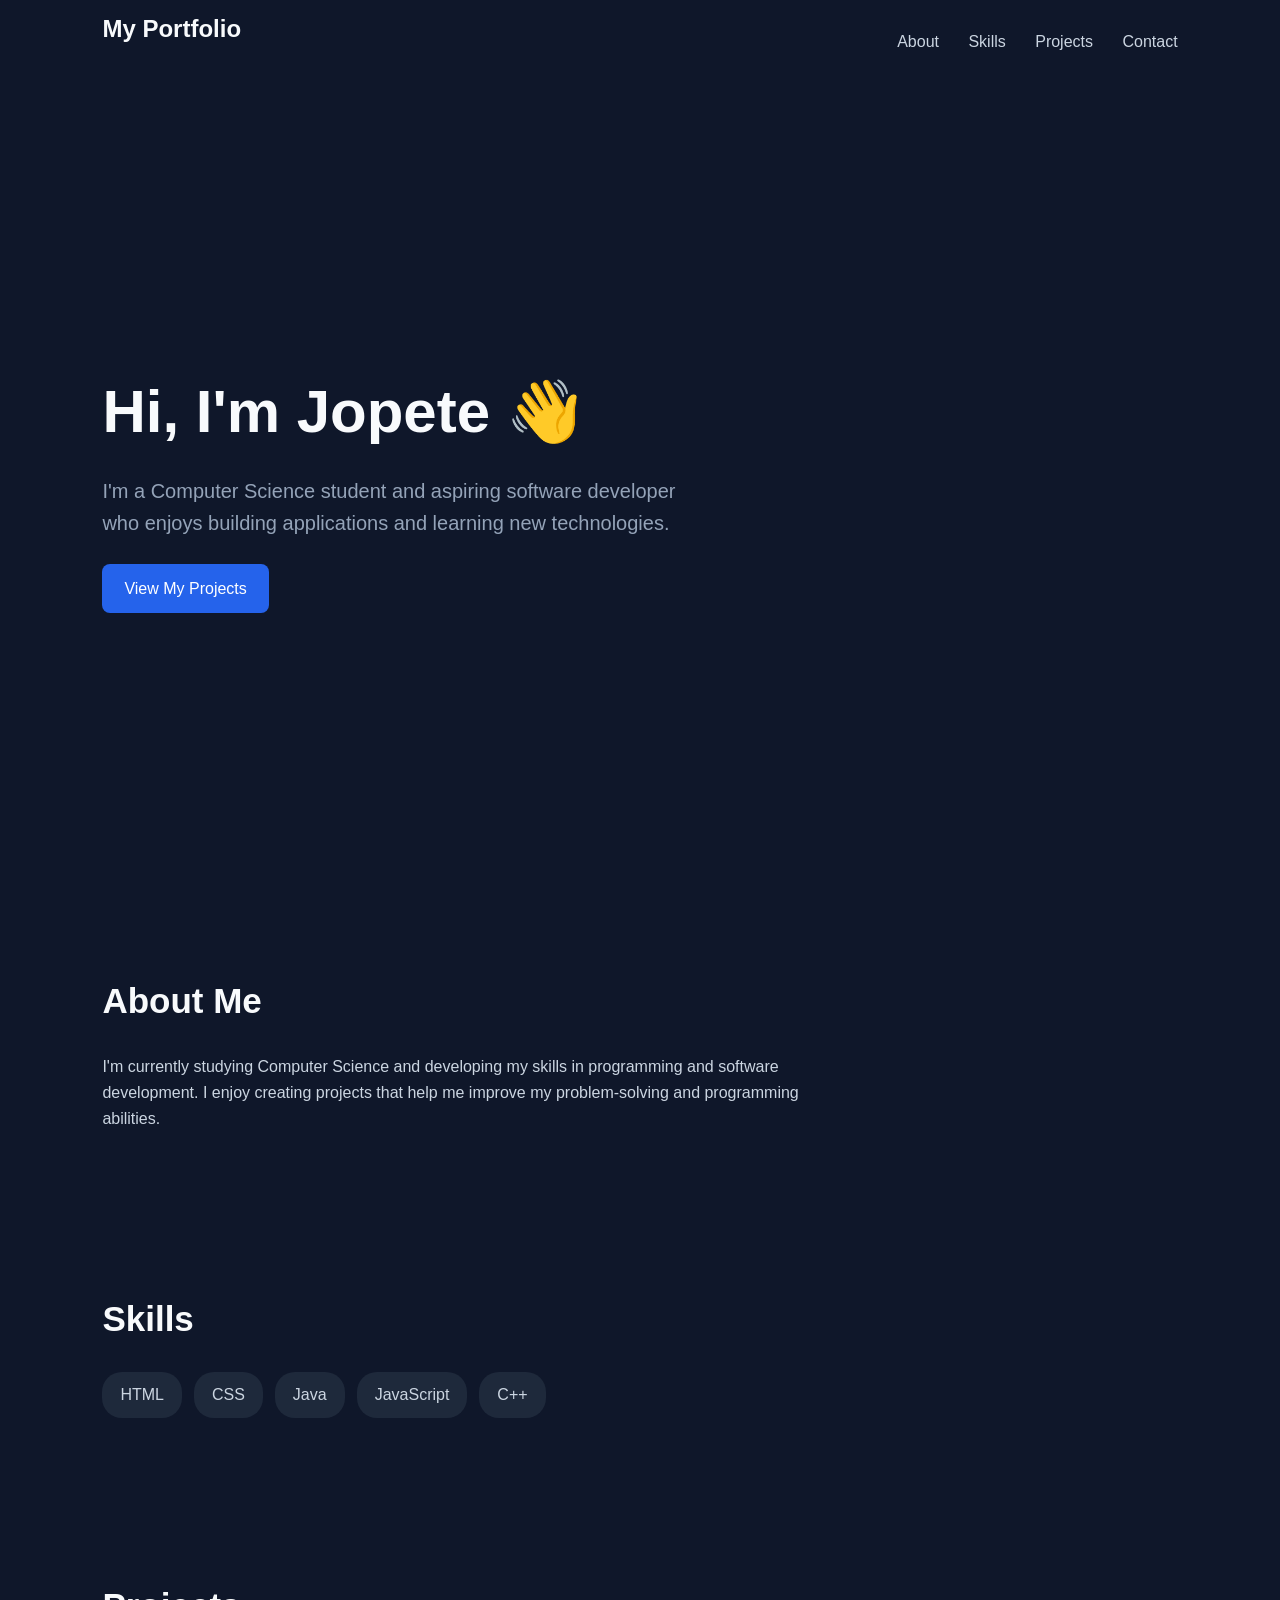
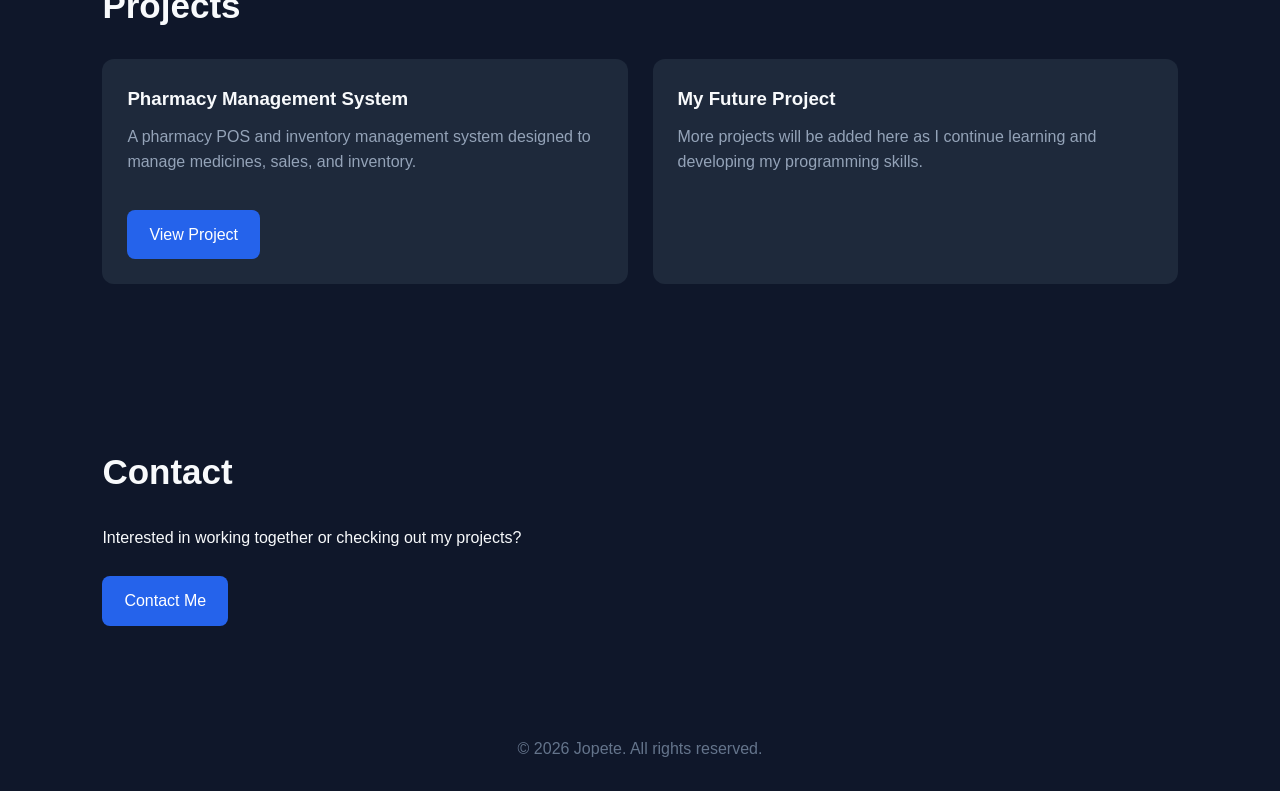
==== index.html @ a061b53d "Update index.html" ====
<!DOCTYPE html>
<html lang="en">

<head>
    <meta charset="UTF-8">
    <meta name="viewport" content="width=device-width, initial-scale=1.0">

    <title>Jopete | Portfolio</title>

    <link rel="stylesheet" href="style.css">
</head>

<body>

    <nav>
        <h2>My Portfolio</h2>

        <div>
            <a href="#about">About</a>
            <a href="#skills">Skills</a>
            <a href="#projects">Projects</a>
            <a href="#contact">Contact</a>
        </div>
    </nav>


    <section class="hero">

        <h1>Hi, I'm Jopete 👋</h1>

        <p>
            I'm a Computer Science student and aspiring
            software developer who enjoys building applications
            and learning new technologies.
        </p>

        <div>
            <a href="#projects" class="button">View My Projects</a>
        </div>

    </section>


    <section id="about" class="about">

        <h2>About Me</h2>

        <p>
            I'm currently studying Computer Science and developing
            my skills in programming and software development.
            I enjoy creating projects that help me improve my
            problem-solving and programming abilities.
        </p>

    </section>


    <section id="skills">

        <h2>Skills</h2>

        <div class="skills">

            <span class="skill">HTML</span>
            <span class="skill">CSS</span>
            <span class="skill">Java</span>
            <span class="skill">JavaScript</span>
            <span class="skill">C++</span>


        </div>

    </section>


    <section id="projects">

        <h2>Projects</h2>

        <div class="projects">

            <div class="project">

                <h3>Pharmacy Management System</h3>

                <p>
                    A pharmacy POS and inventory management system
                    designed to manage medicines, sales, and inventory.
                </p>

                <a href="#" class="button">View Project</a>

            </div>


            <div class="project">

                <h3>My Future Project</h3>

                <p>
                    More projects will be added here as I continue
                    learning and developing my programming skills.
                </p>

            </div>

        </div>

    </section>


    <section id="contact">

        <h2>Contact</h2>

        <p>
            Interested in working together or checking out my projects?
        </p>

        <a href="facebook.com/Jopsssssssssss/" class="button">
            Contact Me
        </a>

    </section>


    <footer>

        <p>© 2026 Jopete. All rights reserved.</p>

    </footer>

</body>
</html>
---- style.css ----
* {
    margin: 0;
    padding: 0;
    box-sizing: border-box;
}

html {
    scroll-behavior: smooth;
}

body {
    font-family: Arial, sans-serif;
    background: #0f172a;
    color: #f8fafc;
    line-height: 1.6;
}

nav {
    display: flex;
    justify-content: space-between;
    align-items: center;
    padding: 10px 8%;
    background: #0f172a;
    position: sticky;
    top: 0;
}

nav h2 {
    font-size: 24px;
}

nav a {
    color: #cbd5e1;
    text-decoration: none;
    margin-left: 25px;
}

nav a:hover {
    color: white;
}

section {
    padding: 80px 8%;
}

.hero {
    min-height: 90vh;
    display: flex;
    flex-direction: column;
    justify-content: center;
}

.hero h1 {
    font-size: 60px;
    margin-bottom: 15px;
}

.hero p {
    font-size: 20px;
    color: #94a3b8;
    max-width: 600px;
}

.button {
    display: inline-block;
    margin-top: 25px;
    padding: 12px 22px;
    background: #2563eb;
    color: white;
    text-decoration: none;
    border-radius: 8px;
}

.button:hover {
    background: #1d4ed8;
}

h2 {
    font-size: 35px;
    margin-bottom: 25px;
}

.about p {
    max-width: 700px;
    color: #cbd5e1;
}

.skills {
    display: flex;
    flex-wrap: wrap;
    gap: 12px;
}

.skill {
    background: #1e293b;
    padding: 10px 18px;
    border-radius: 20px;
    color: #cbd5e1;
}

.projects {
    display: grid;
    grid-template-columns: repeat(auto-fit, minmax(280px, 1fr));
    gap: 25px;
}

.project {
    background: #1e293b;
    padding: 25px;
    border-radius: 12px;
    transition: transform 0.2s;
}

.project:hover {
    transform: translateY(-5px);
}

.project p {
    color: #94a3b8;
    margin: 10px 0;
}

footer {
    text-align: center;
    padding: 30px;
    color: #64748b;
}
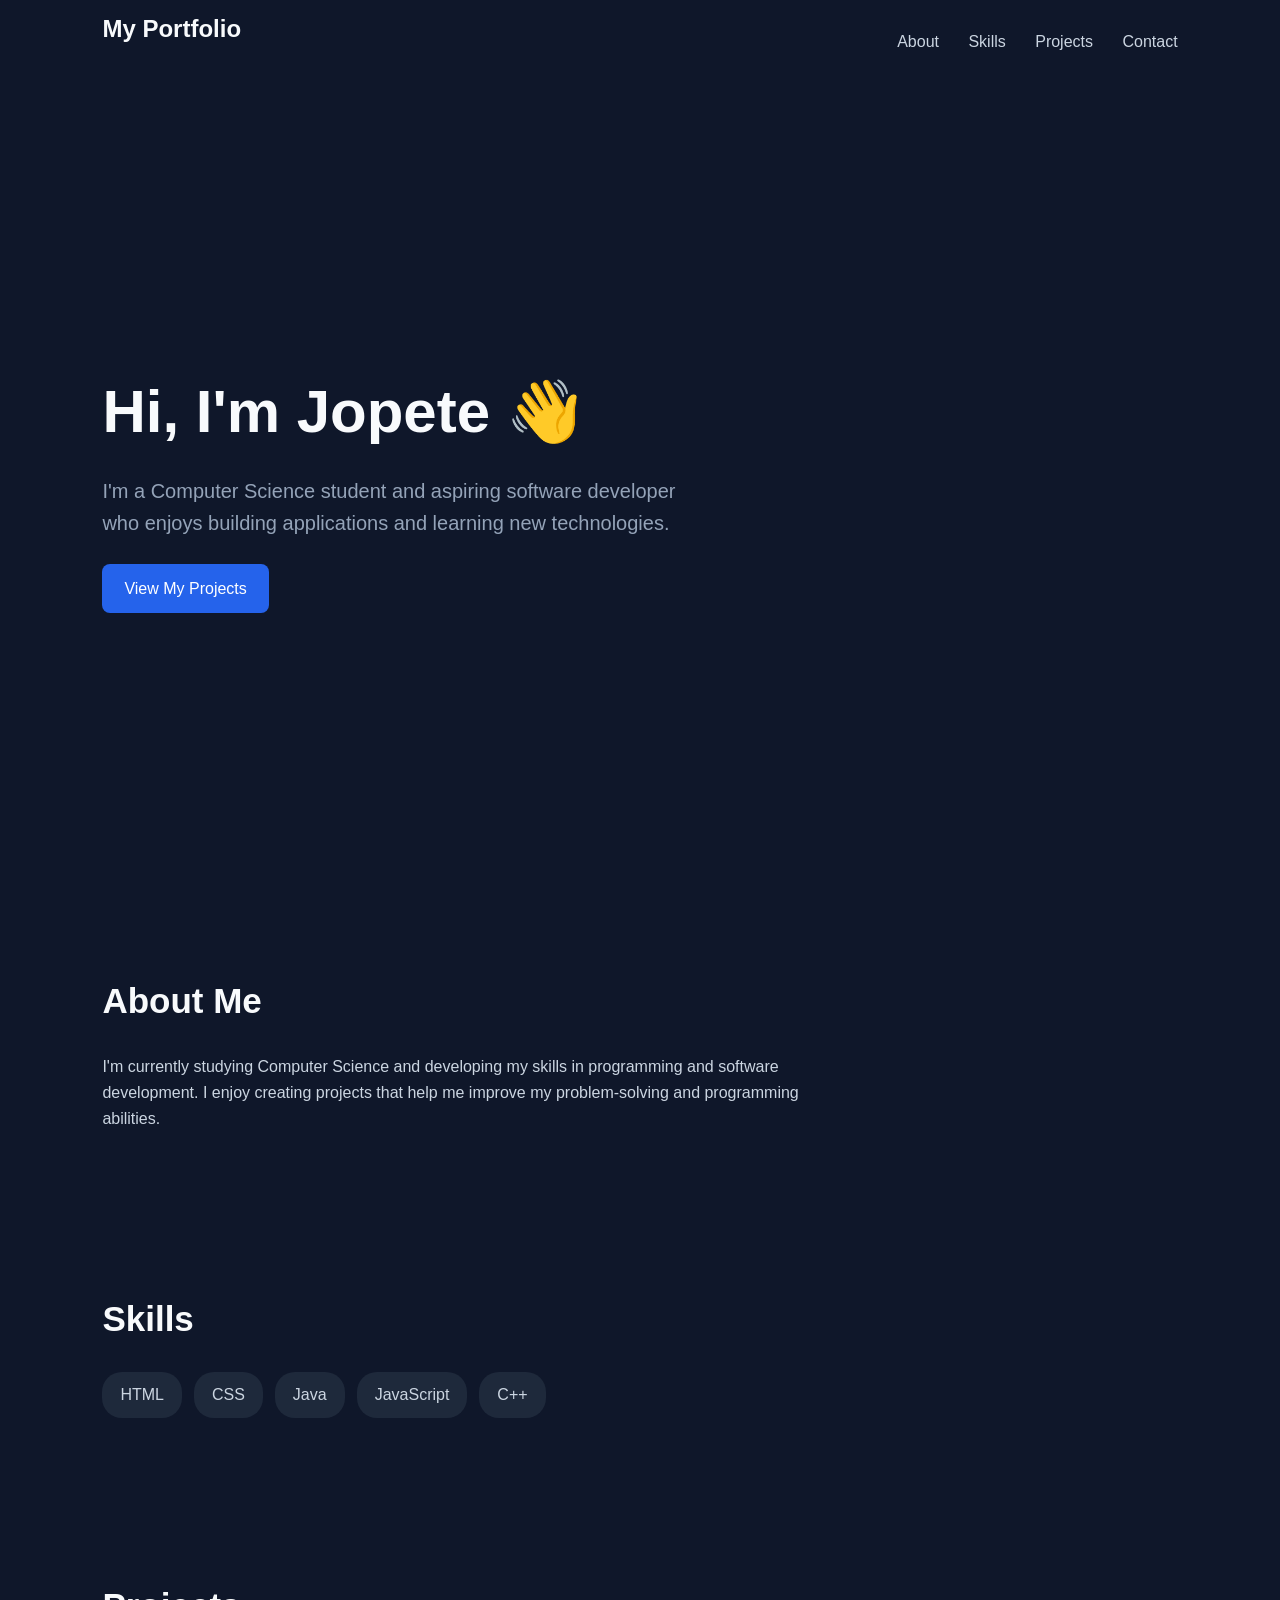
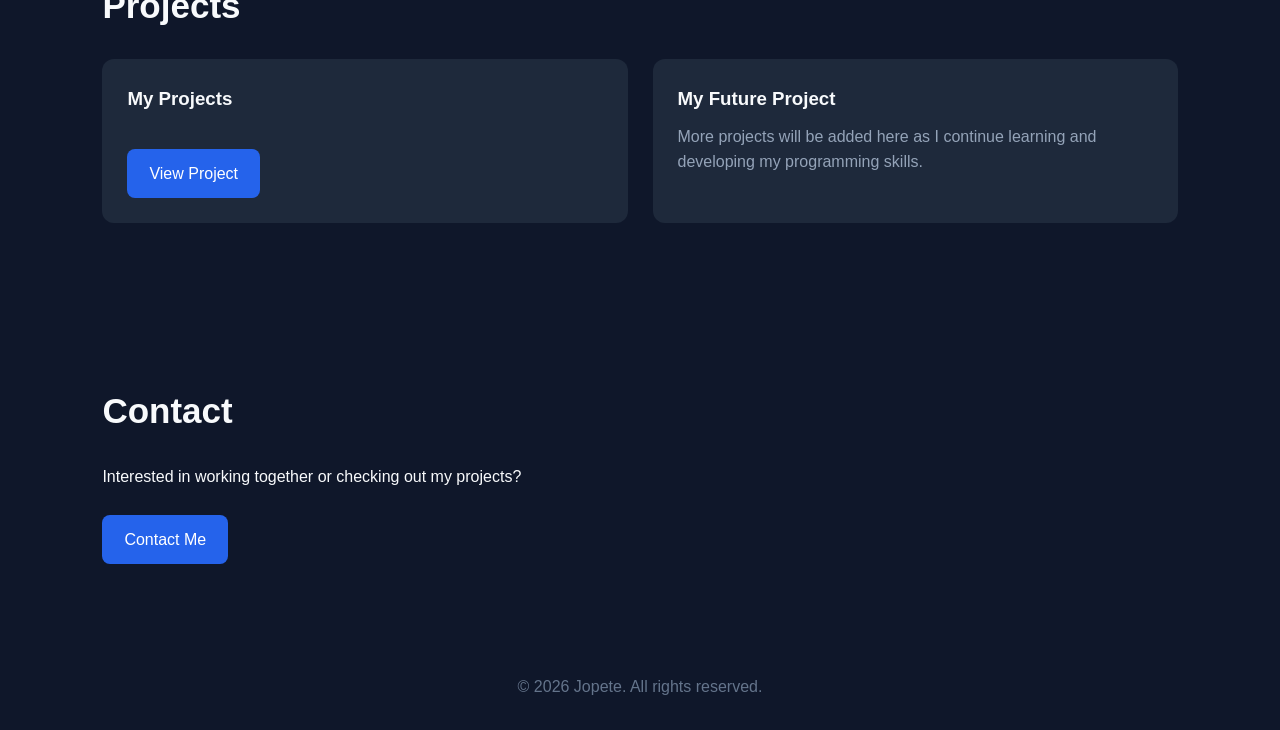
==== commit eddfb9f0: "Update index.html" ====
--- a/index.html
+++ b/index.html
@@ -81,14 +81,13 @@
 
             <div class="project">
 
-                <h3>Pharmacy Management System</h3>
+                <h3>My Projects</h3>
 
                 <p>
-                    A pharmacy POS and inventory management system
-                    designed to manage medicines, sales, and inventory.
+
                 </p>
 
-                <a href="#" class="button">View Project</a>
+                <a href="https://www.figma.com/proto/wmDfQ3MGFhKXJ7sR7uBCnv/Pharmacy-Management-System-with-Inventory-and-POS?node-id=26-2&p=f&t=9YcFhHDUXO3uqylY-0&scaling=min-zoom&content-scaling=fixed&page-id=3%3A2&starting-point-node-id=26%3A2" class="button">View Project</a>
 
             </div>
 
@@ -117,7 +116,7 @@
             Interested in working together or checking out my projects?
         </p>
 
-        <a href="facebook.com/Jopsssssssssss/" class="button">
+        <a href="https://facebook.com/Jopsssssssssss/" class="button">
             Contact Me
         </a>
 
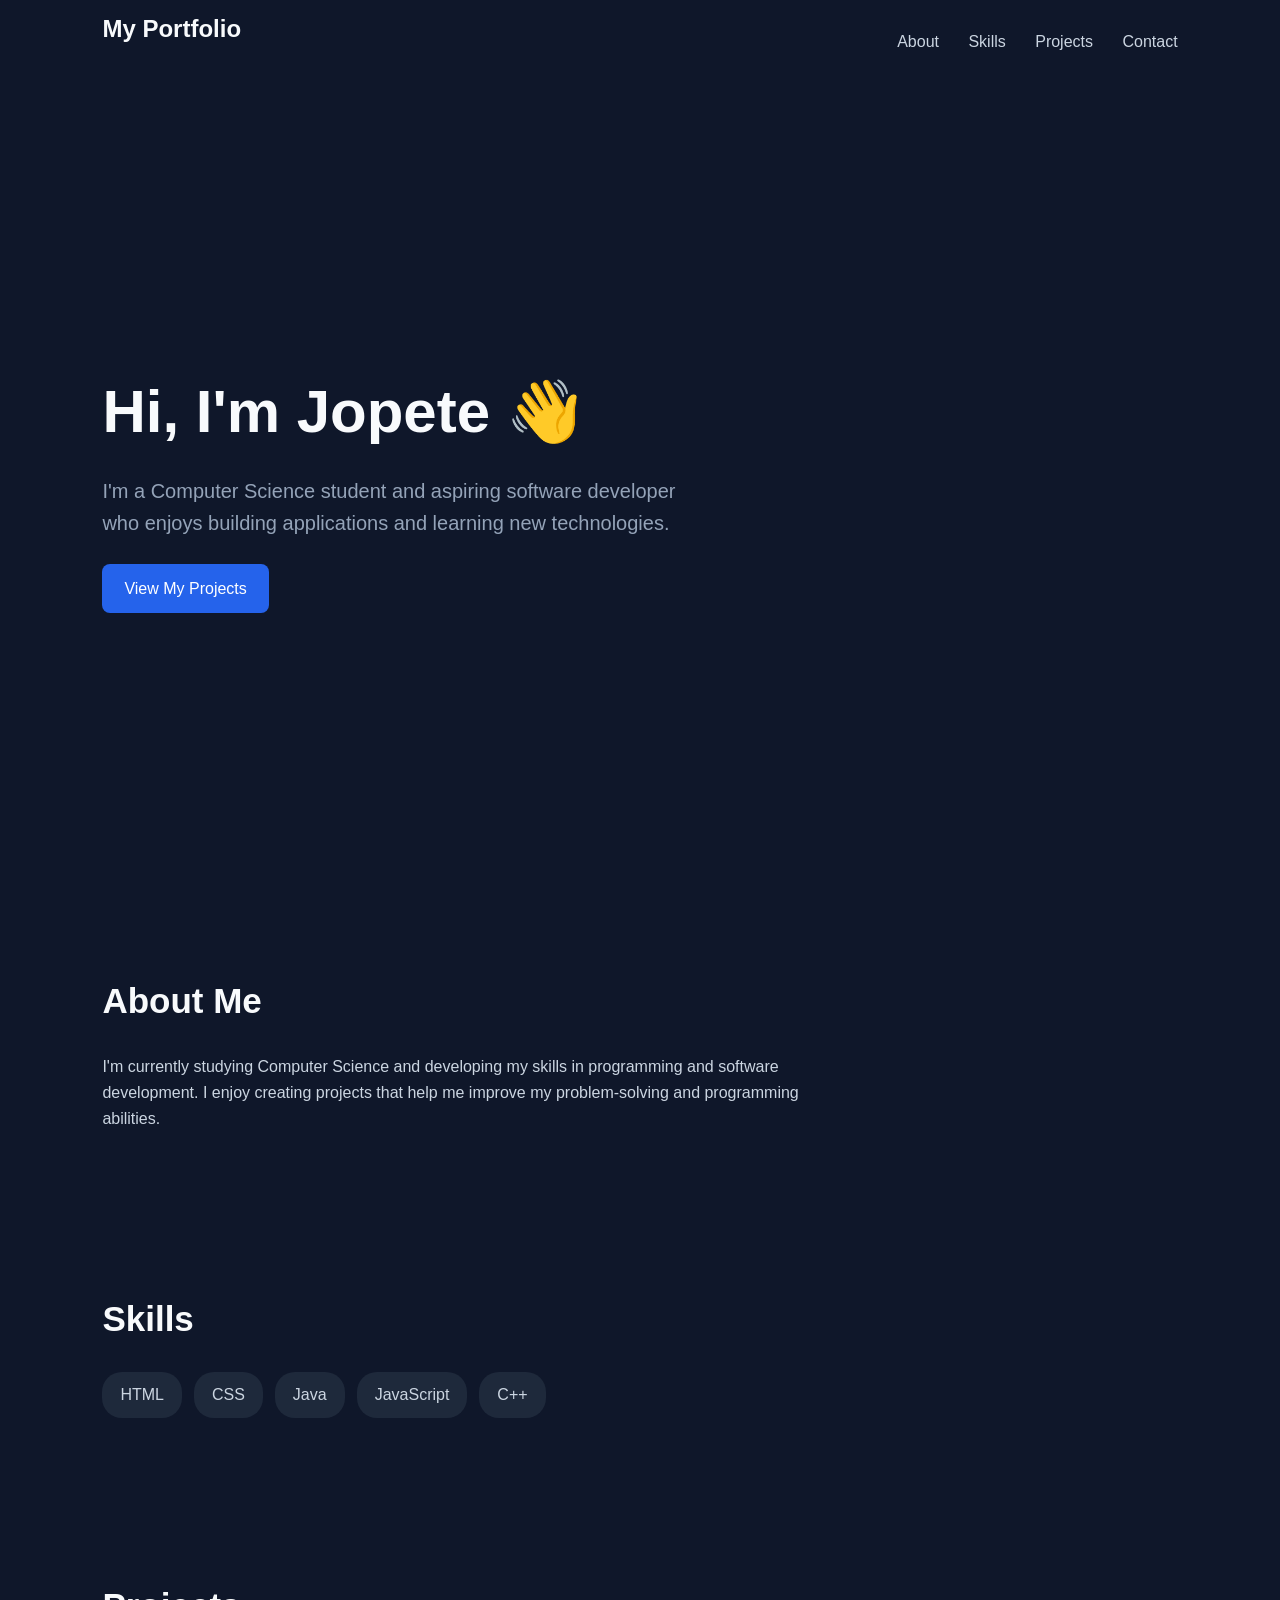
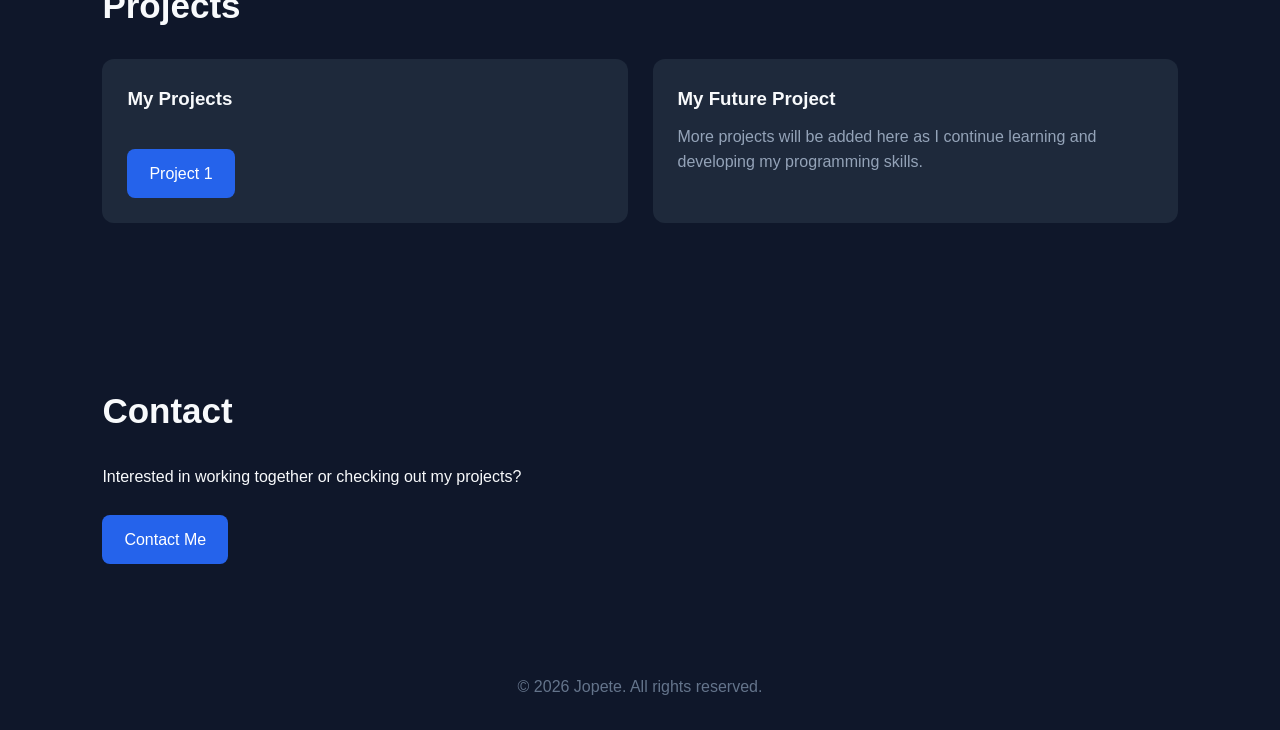
==== commit f8d6ebdf: "Update index.html" ====
--- a/index.html
+++ b/index.html
@@ -87,7 +87,7 @@
 
                 </p>
 
-                <a href="https://www.figma.com/proto/wmDfQ3MGFhKXJ7sR7uBCnv/Pharmacy-Management-System-with-Inventory-and-POS?node-id=26-2&p=f&t=9YcFhHDUXO3uqylY-0&scaling=min-zoom&content-scaling=fixed&page-id=3%3A2&starting-point-node-id=26%3A2" class="button">View Project</a>
+                <a href="#" class="button">Project 1</a>
 
             </div>
 
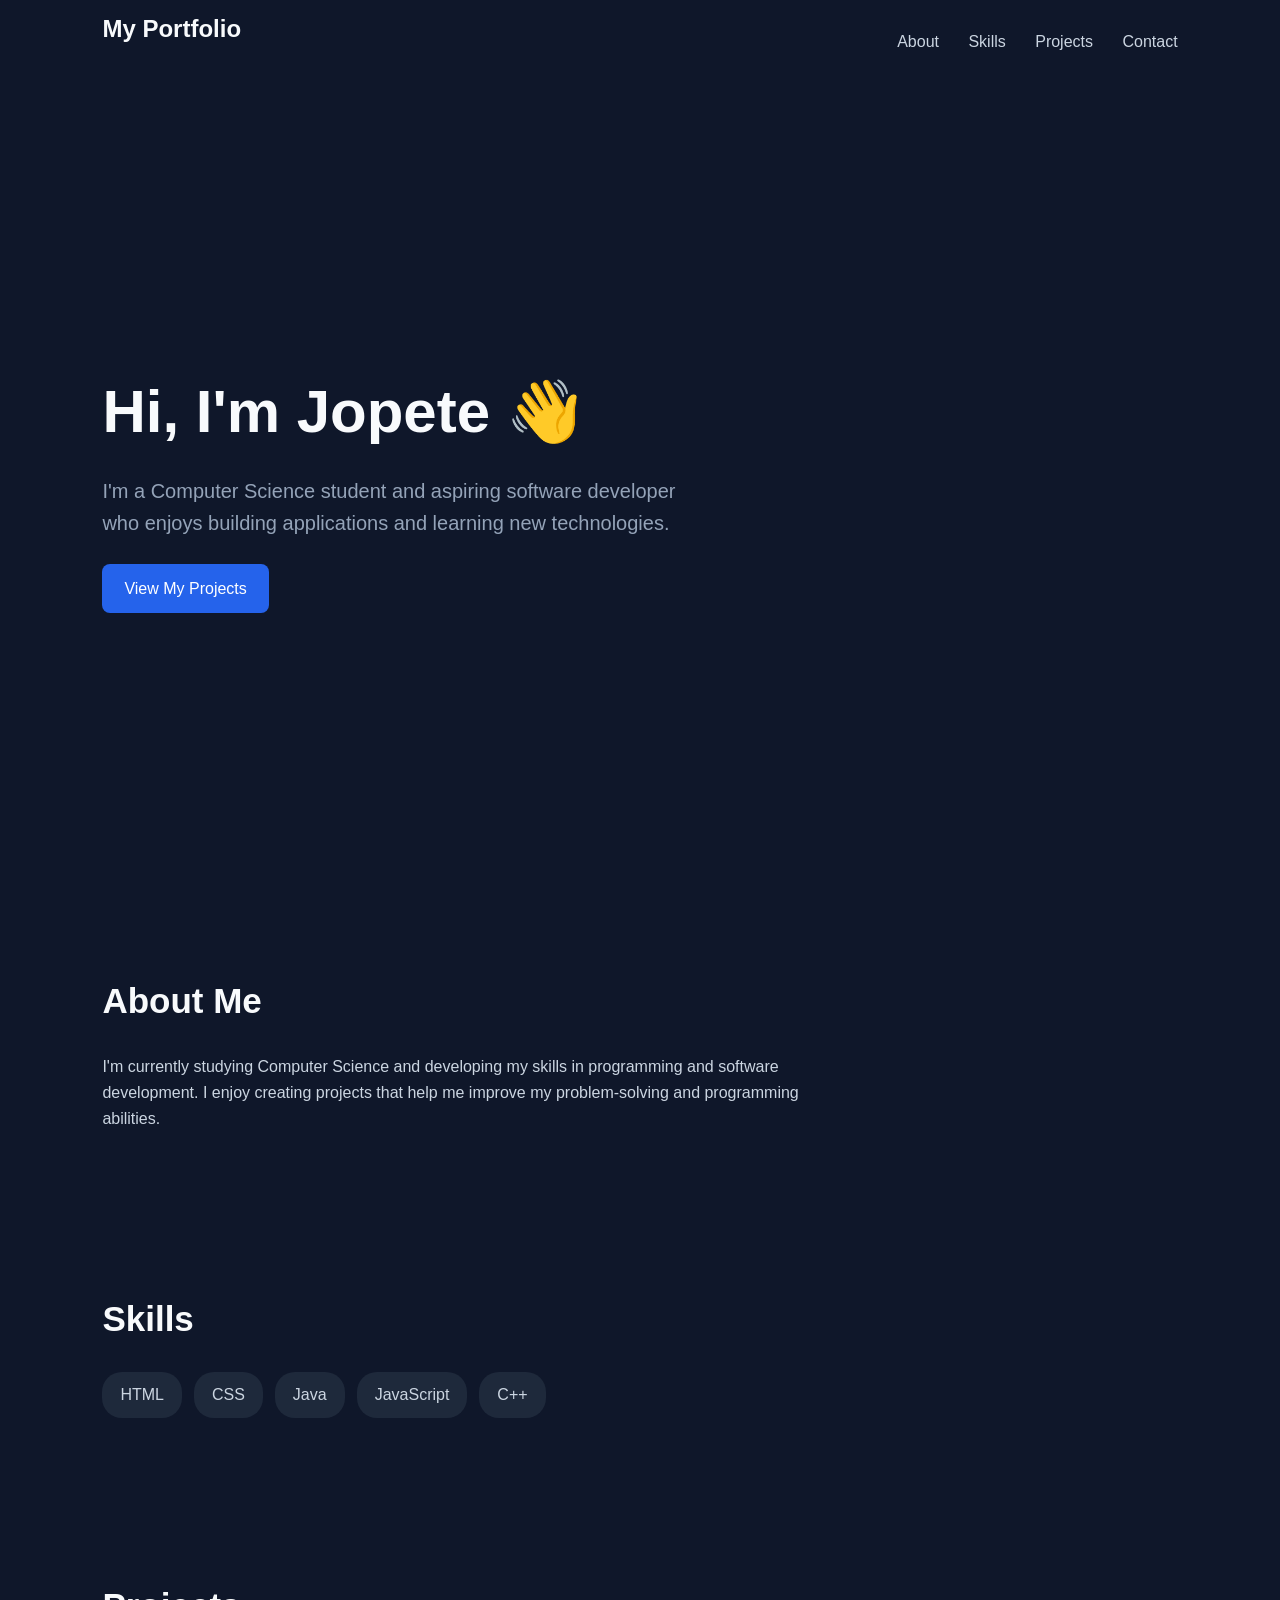
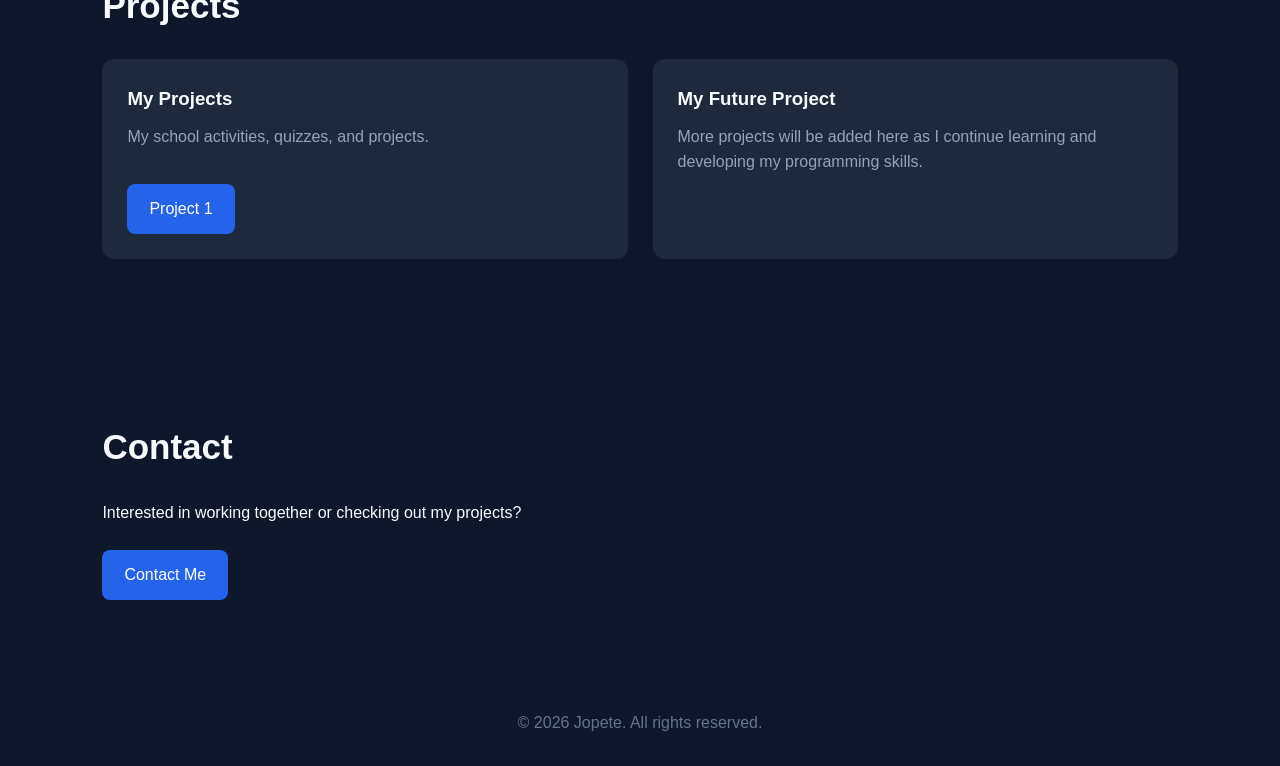
==== commit 11d6b0c8: "Update index.html" ====
--- a/index.html
+++ b/index.html
@@ -67,7 +67,6 @@
             <span class="skill">JavaScript</span>
             <span class="skill">C++</span>
 
-
         </div>
 
     </section>
@@ -79,19 +78,23 @@
 
         <div class="projects">
 
+            <!-- PROJECT 1 -->
             <div class="project">
 
                 <h3>My Projects</h3>
 
                 <p>
-
+                    My school activities, quizzes, and projects.
                 </p>
 
-                <a href="#" class="button">Project 1</a>
+                <a href="quiz1.html" class="button">
+                    Project 1
+                </a>
 
             </div>
 
 
+            <!-- PROJECT 2 -->
             <div class="project">
 
                 <h3>My Future Project</h3>
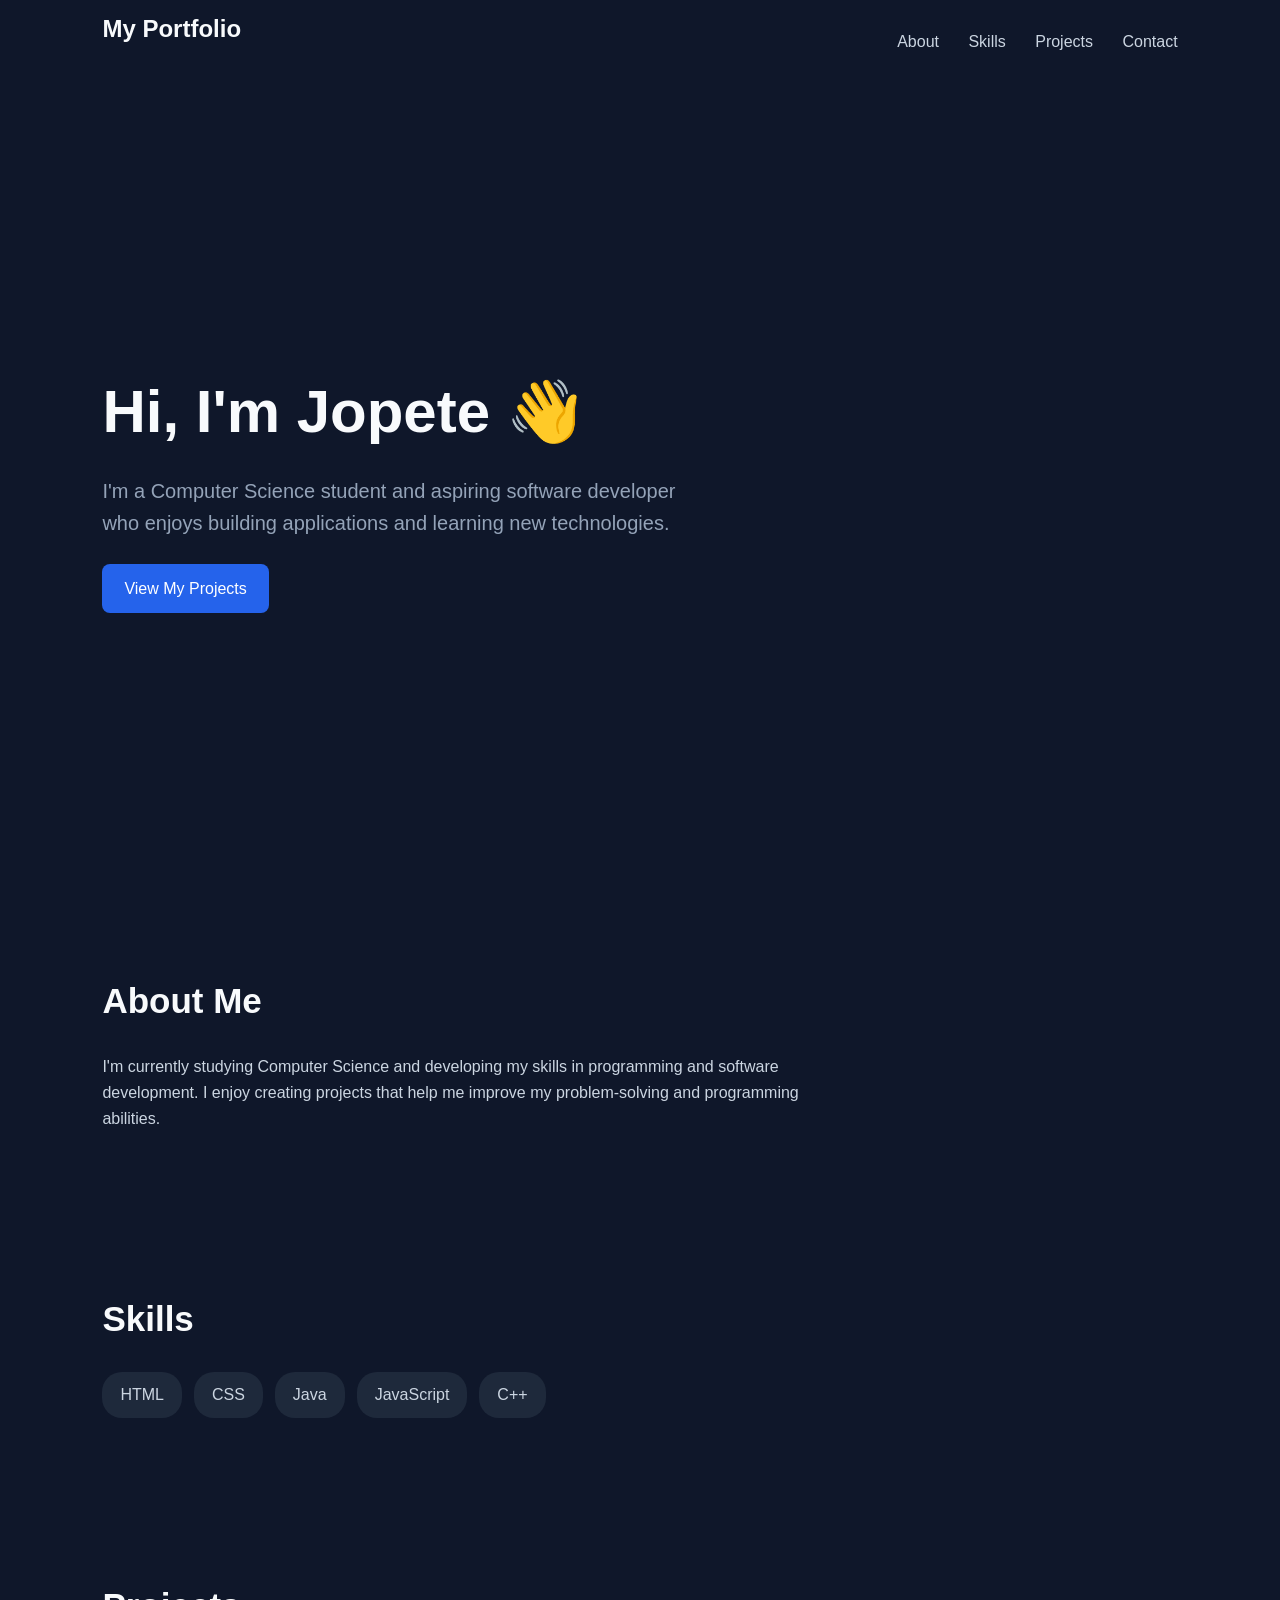
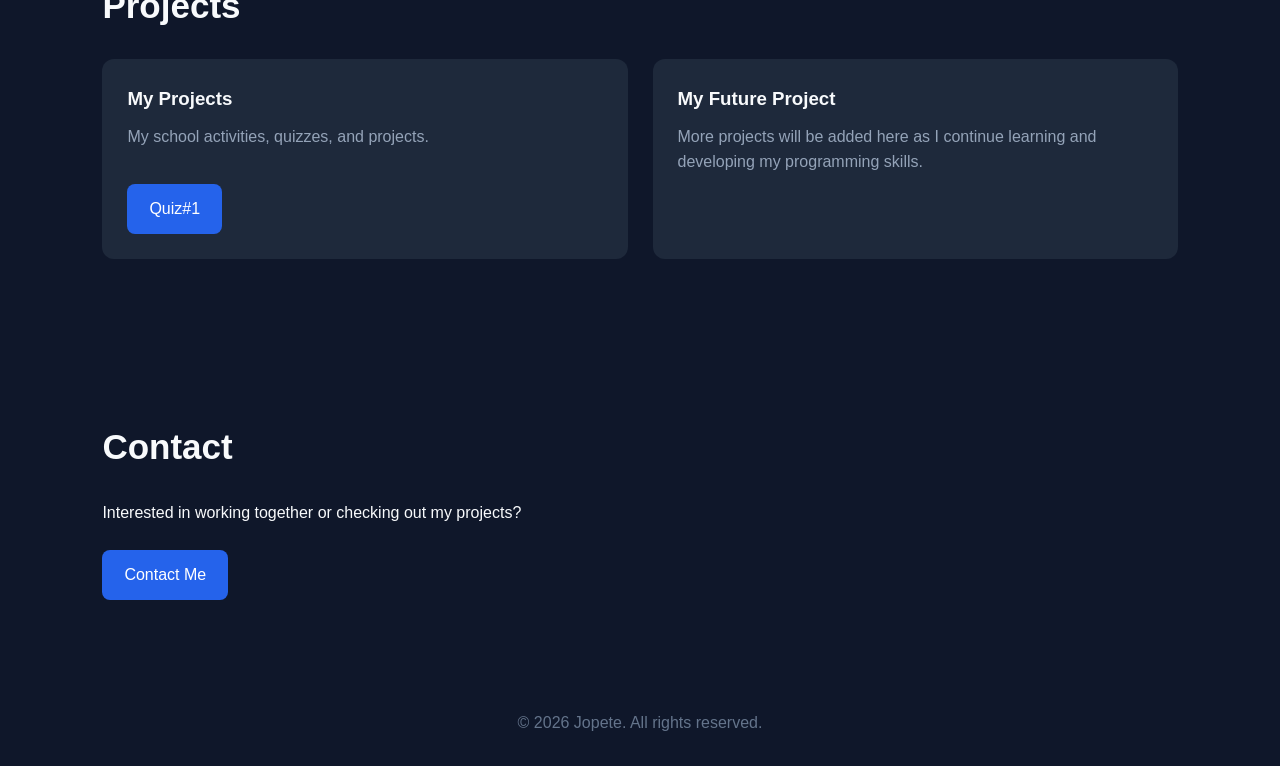
==== commit 5a1c77b3: "Update index.html" ====
--- a/index.html
+++ b/index.html
@@ -88,7 +88,7 @@
                 </p>
 
                 <a href="quiz1.html" class="button">
-                    Project 1
+                    Quiz#1
                 </a>
 
             </div>
--- a/style.css
+++ b/style.css
@@ -125,3 +125,14 @@
     padding: 30px;
     color: #64748b;
 }
+.quiz-images {
+    display: flex;
+    flex-direction: column;
+    gap: 25px;
+    max-width: 900px;
+}
+
+.quiz-images img {
+    width: 100%;
+    border-radius: 12px;
+}
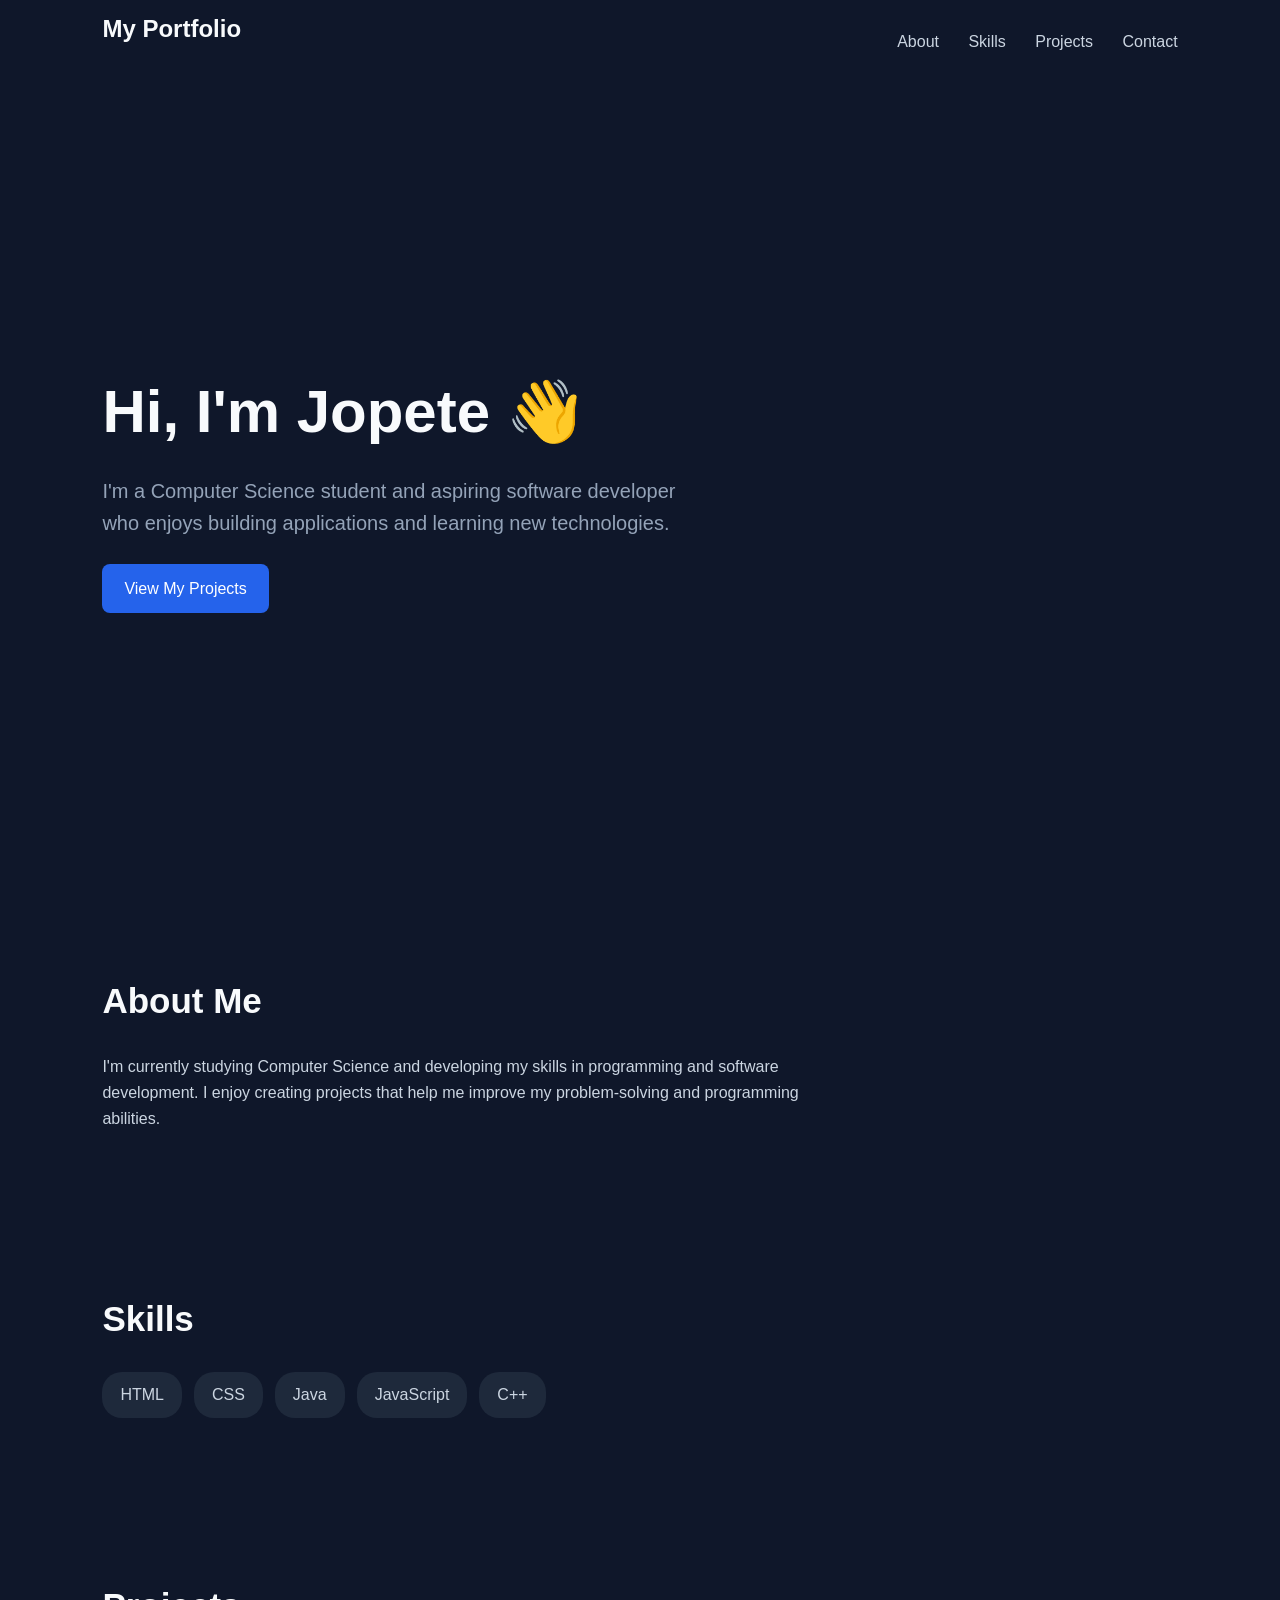
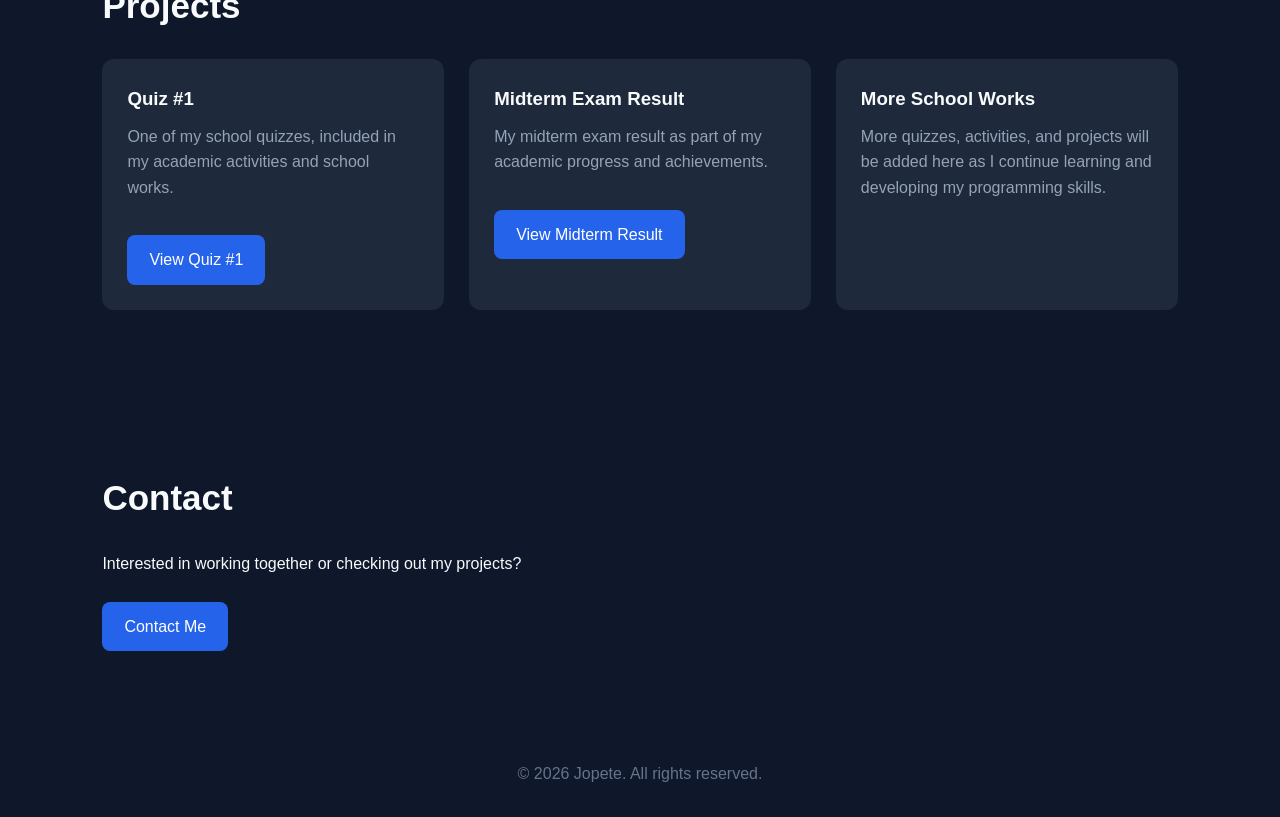
==== commit 2294c458: "Update index.html" ====
--- a/index.html
+++ b/index.html
@@ -1,3 +1,4 @@
+
 <!DOCTYPE html>
 <html lang="en">
 
@@ -78,30 +79,49 @@
 
         <div class="projects">
 
-            <!-- PROJECT 1 -->
+            <!-- PROJECT 1: QUIZ -->
             <div class="project">
 
-                <h3>My Projects</h3>
+                <h3>Quiz #1</h3>
 
                 <p>
-                    My school activities, quizzes, and projects.
+                    One of my school quizzes, included in my
+                    academic activities and school works.
                 </p>
 
                 <a href="quiz1.html" class="button">
-                    Quiz#1
+                    View Quiz #1
                 </a>
 
             </div>
 
 
-            <!-- PROJECT 2 -->
+            <!-- PROJECT 2: MIDTERM EXAM RESULT -->
             <div class="project">
 
-                <h3>My Future Project</h3>
+                <h3>Midterm Exam Result</h3>
 
                 <p>
-                    More projects will be added here as I continue
-                    learning and developing my programming skills.
+                    My midterm exam result as part of my
+                    academic progress and achievements.
+                </p>
+
+                <a href="midterm.html" class="button">
+                    View Midterm Result
+                </a>
+
+            </div>
+
+
+            <!-- PROJECT 3: FUTURE PROJECTS -->
+            <div class="project">
+
+                <h3>More School Works</h3>
+
+                <p>
+                    More quizzes, activities, and projects will
+                    be added here as I continue learning and
+                    developing my programming skills.
                 </p>
 
             </div>
@@ -119,7 +139,7 @@
             Interested in working together or checking out my projects?
         </p>
 
-        <a href="https://facebook.com/Jopsssssssssss/" class="button">
+        <a href="https://facebook.com/Jopsssssssssss/" class="button" target="_blank" rel="noopener noreferrer">
             Contact Me
         </a>
 
